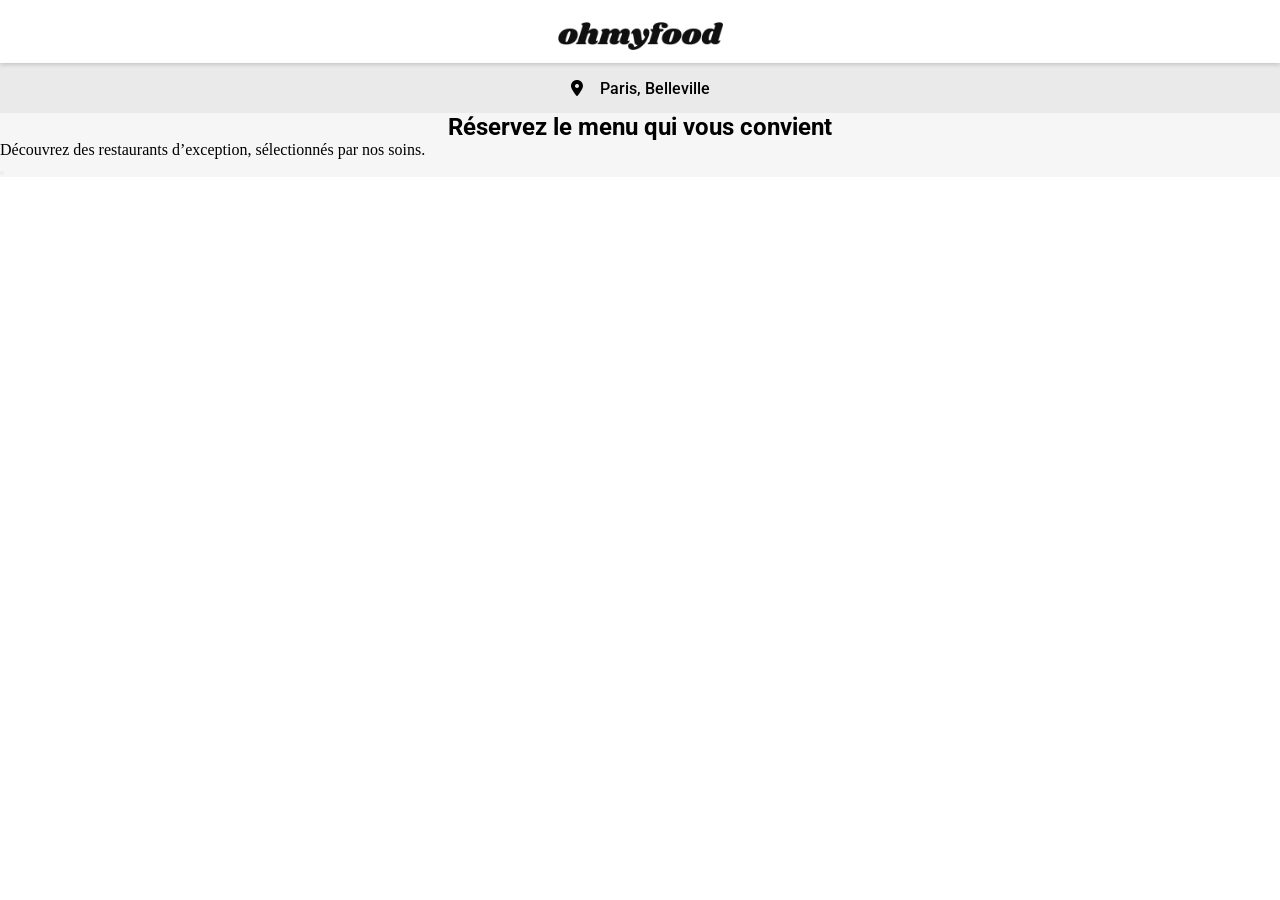
==== index.html @ d6c2d992 "Header" ====
<!doctype html>
<html lang="fr">
  <head>
    <meta charset="UTF-8" />
    <meta name="viewport" content="width=device-width, initial-scale=1.0" />
    <title>OhMyFood</title>
    <link
      rel="stylesheet"
      href="https://cdnjs.cloudflare.com/ajax/libs/font-awesome/6.2.1/css/all.min.css"
      integrity="sha512-MV7K8+y+gLIBoVD59lQIYicR65iaqukzvf/nwasF0nqhPay5w/9lJmVM2hMDcnK1OnMGCdVK+iQrJ7lzPJQd1w=="
      crossorigin="anonymous"
      referrerpolicy="no-referrer"
    />
    <link rel="preconnect" href="https://fonts.googleapis.com" />
    <link rel="preconnect" href="https://fonts.gstatic.com" crossorigin />
    <link
      href="https://fonts.googleapis.com/css2?family=Roboto:ital,wght@0,100..900;1,100..900&display=swap"
      rel="stylesheet"
    />
    <link rel="stylesheet" href="Assets/style.css" />
  </head>
  <body>
    <header>
      <div class="logo">
        <img src="Assets/Images et textes Ohmyfood/images/logo/ohmyfood.png" />
      </div>
      <div class="ville">
        <i class="fa-solid fa-location-dot"></i>
        <p>Paris, Belleville</p>
      </div>
    </header>
    <main>
      <section class="presentation">
        <h1>Réservez le menu qui vous convient</h1>
        <p>
          Découvrez des restaurants d’exception, sélectionnés par nos soins.
        </p>
        <div>
          <button></button>
        </div>
      </section>
    </main>
  </body>
</html>
---- Assets/style.css ----
* {
  padding: 0;
  margin: 0;
  box-sizing: border-box;
}

header {
  width: 100%;
}
header .logo {
  display: flex;
  justify-content: center;
  width: 100%;
  height: 63px;
  padding-top: 14px;
  box-shadow: 0px 2px 4px 0px rgba(0, 0, 0, 0.15);
  z-index: 1;
  position: relative;
}
header img {
  -o-object-fit: scale-down;
     object-fit: scale-down;
  height: 44px;
  width: 165px;
}
header .ville {
  display: flex;
  justify-content: center;
  align-items: center;
  gap: 17px;
  font-family: Roboto;
  font-weight: 500;
  font-size: 16px;
  background-color: #eaeaea;
  height: 50px;
  box-shadow: 0px 4px 4px 0px rgba(0, 0, 0, 0.25);
}
header .fa-location-dot {
  height: 16px;
  width: 12px;
}

.presentation {
  background-color: #f6f6f6;
}
.presentation h1 {
  font-family: Roboto;
  font-weight: 700;
  font-size: 24px;
  text-align: center;
}/*# sourceMappingURL=style.css.map */
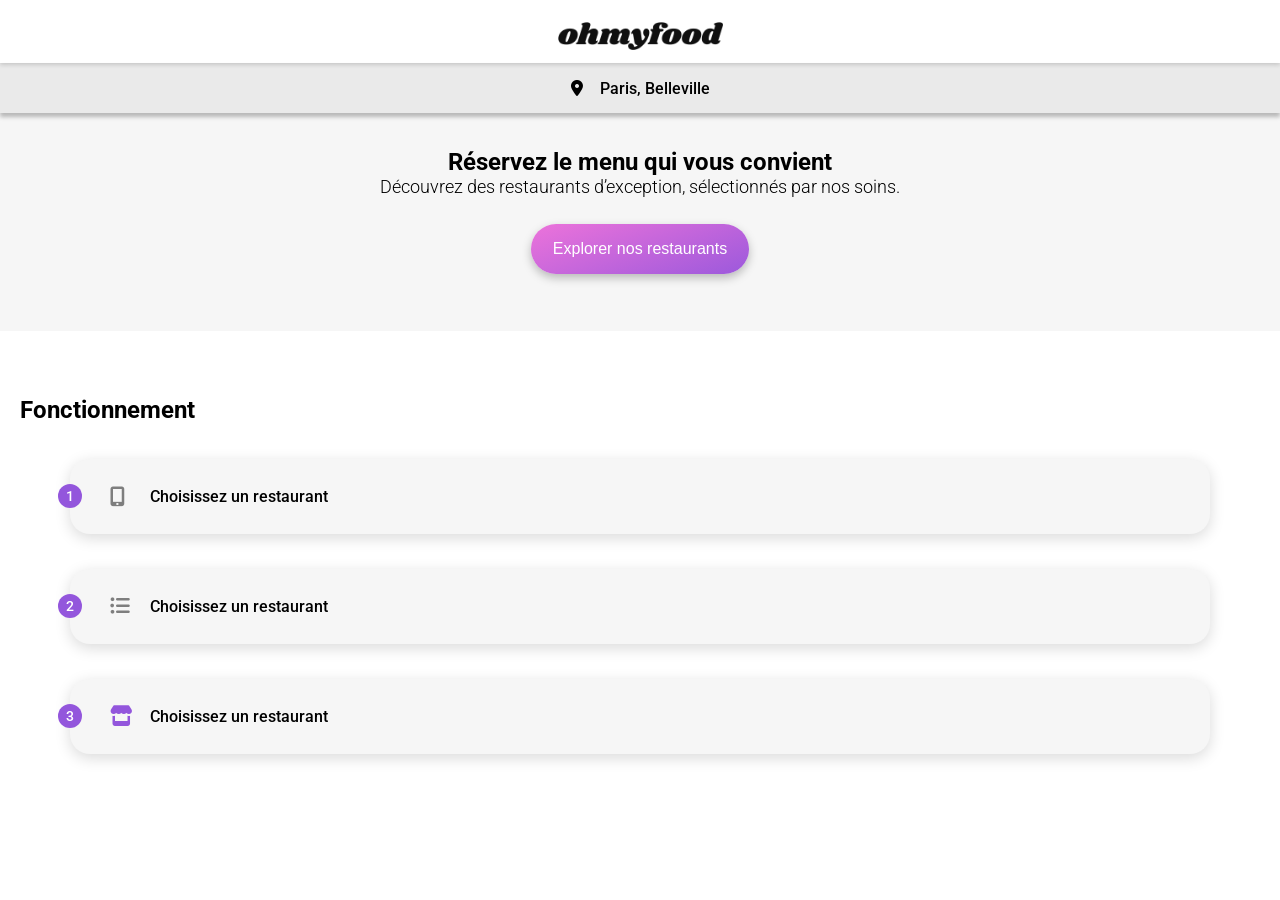
==== commit ff5b36ee: "Réalisation Fonctionnement" ====
--- a/index.html
+++ b/index.html
@@ -36,7 +36,31 @@
           Découvrez des restaurants d’exception, sélectionnés par nos soins.
         </p>
         <div>
-          <button></button>
+          <button>Explorer nos restaurants</button>
+        </div>
+      </section>
+      <section class="fonctionnement">
+        <h1>Fonctionnement</h1>
+        <div class="explication">
+          <div class="cercle">
+            <p class="numeros">1</p>
+          </div>
+          <i class="fa-solid fa-mobile-screen-button"></i>
+          <p>Choisissez un restaurant</p>
+        </div>
+        <div class="explication">
+          <div class="cercle">
+            <p class="numeros">2</p>
+          </div>
+          <i class="fa-solid fa-list-ul"></i>
+          <p>Choisissez un restaurant</p>
+        </div>
+        <div class="explication">
+          <div class="cercle">
+            <p class="numeros">3</p>
+          </div>
+          <i class="fa-solid fa-store"></i>
+          <p>Choisissez un restaurant</p>
         </div>
       </section>
     </main>
--- a/Assets/style.css
+++ b/Assets/style.css
@@ -14,7 +14,7 @@
   height: 63px;
   padding-top: 14px;
   box-shadow: 0px 2px 4px 0px rgba(0, 0, 0, 0.15);
-  z-index: 1;
+  z-index: 2;
   position: relative;
 }
 header img {
@@ -34,6 +34,8 @@
   background-color: #eaeaea;
   height: 50px;
   box-shadow: 0px 4px 4px 0px rgba(0, 0, 0, 0.25);
+  position: relative;
+  z-index: 1;
 }
 header .fa-location-dot {
   height: 16px;
@@ -42,10 +44,95 @@
 
 .presentation {
   background-color: #f6f6f6;
+  display: flex;
+  flex-direction: column;
+  justify-content: center;
+  align-items: center;
 }
 .presentation h1 {
   font-family: Roboto;
   font-weight: 700;
   font-size: 24px;
   text-align: center;
+  padding-top: 35px;
+  width: 73%;
+}
+.presentation p {
+  font-family: Roboto;
+  font-weight: 300;
+  font-size: 18px;
+  text-align: center;
+  width: 85%;
+  padding-bottom: 27px;
+}
+.presentation button {
+  width: 218px;
+  height: 50px;
+  border-radius: 25px;
+  border: none;
+  background: linear-gradient(340deg, #9356dc -11.44%, #ff79da 123.93%);
+  color: white;
+  font-size: 16px;
+  box-shadow: 0px 4px 10px 0px rgba(0, 0, 0, 0.25);
+  margin-bottom: 57px;
+}
+
+.fonctionnement {
+  display: flex;
+  flex-direction: column;
+  justify-content: space-around;
+  height: 440px;
+}
+.fonctionnement h1 {
+  font-family: Roboto;
+  font-weight: 700;
+  font-size: 24px;
+  padding: 48px 0 0 20px;
+}
+.fonctionnement .explication {
+  display: flex;
+  align-self: center;
+  background: rgb(246, 246, 246);
+  width: 89%;
+  height: 17%;
+  border-radius: 20px;
+  box-shadow: 0px 4px 15px 0px rgba(0, 0, 0, 0.15);
+}
+.fonctionnement p {
+  align-self: center;
+  font-family: Roboto;
+  font-weight: 500;
+  font-size: 16px;
+}
+.fonctionnement i {
+  position: relative;
+  right: 22px;
+  align-self: center;
+  color: rgb(126, 126, 126);
+}
+.fonctionnement .cercle {
+  justify-content: center;
+  align-self: flex-start;
+  position: relative;
+  right: 12px;
+  top: 25px;
+  height: 24px;
+  width: 24px;
+  border-radius: 400px;
+  background: rgb(147, 86, 220);
+}
+.fonctionnement .numeros {
+  padding-top: 4px;
+  color: white;
+  font-size: 14.18px;
+  align-self: center;
+  text-align: center;
+}
+.fonctionnement .fa-solid {
+  width: 18px;
+  font-size: 20px;
+  margin-left: 38px;
+}
+.fonctionnement .fa-store {
+  color: rgb(147, 86, 220);
 }/*# sourceMappingURL=style.css.map */
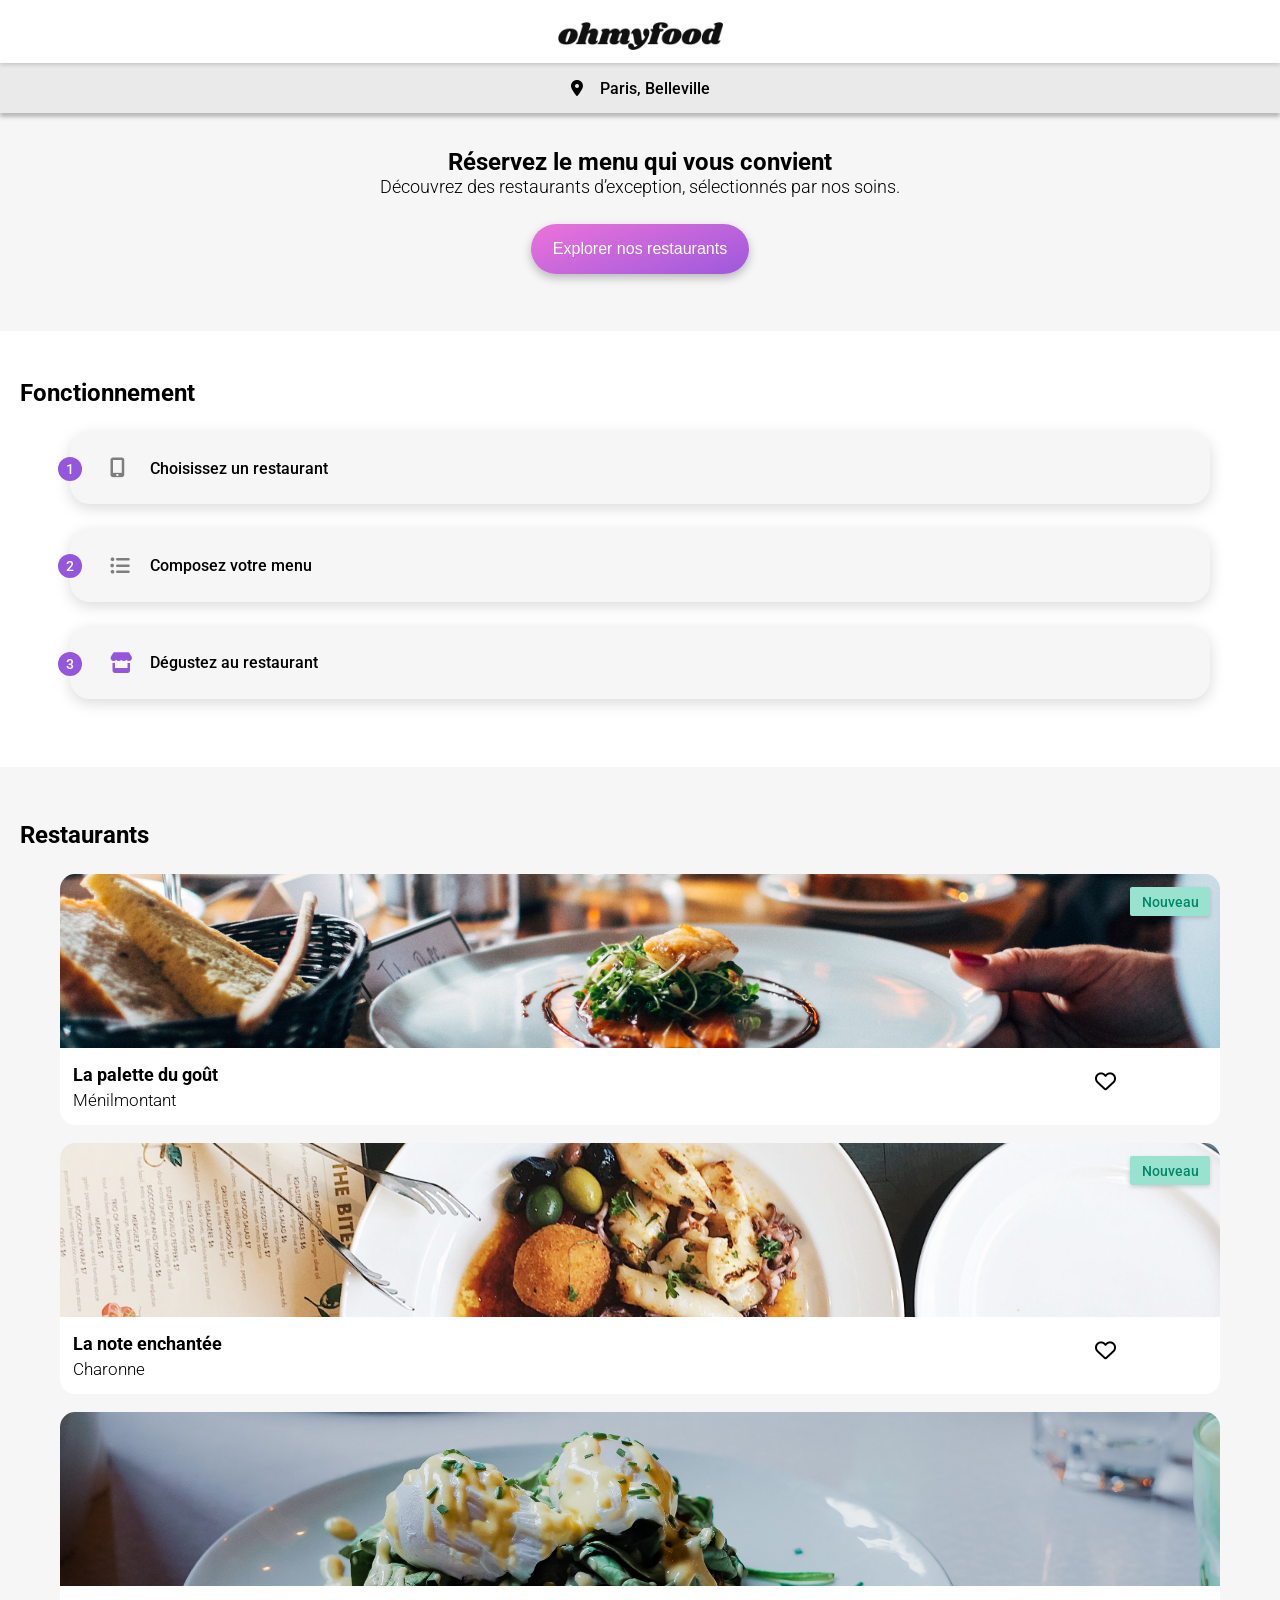
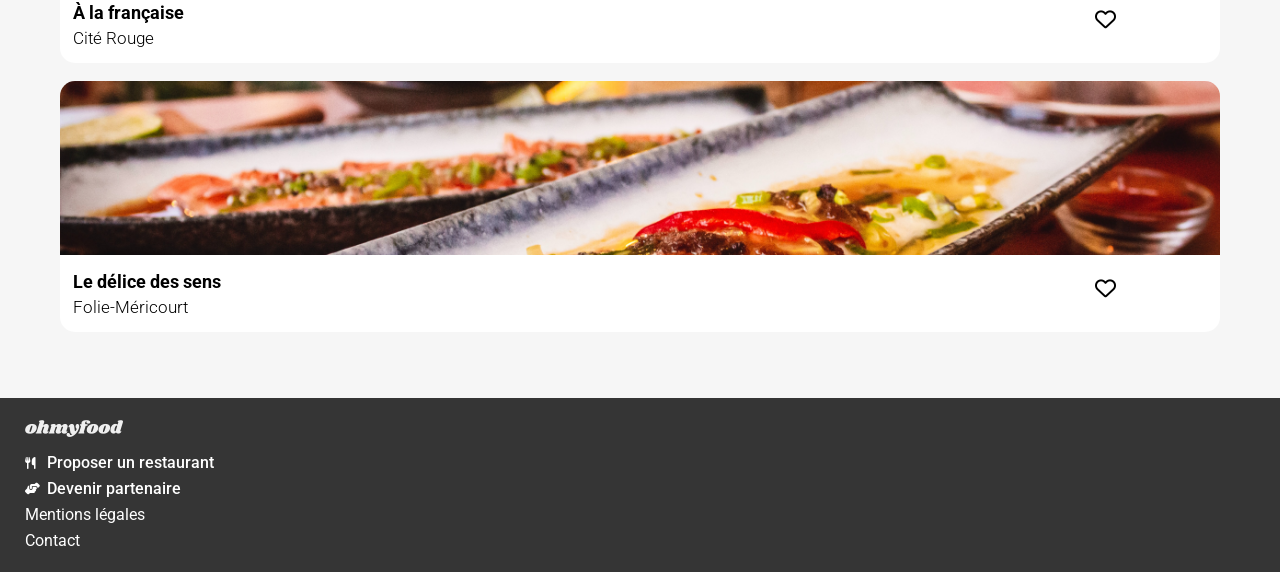
==== commit 3c87a644: "Fin de la page d'acceuil Ajout des coeurs, ajout des vignettes 'Nouveau' ainsi que du footer." ====
--- a/index.html
+++ b/index.html
@@ -35,9 +35,9 @@
         <p>
           Découvrez des restaurants d’exception, sélectionnés par nos soins.
         </p>
-        <div>
+        <a href="#restaurants">
           <button>Explorer nos restaurants</button>
-        </div>
+        </a>
       </section>
       <section class="fonctionnement">
         <h1>Fonctionnement</h1>
@@ -53,14 +53,110 @@
             <p class="numeros">2</p>
           </div>
           <i class="fa-solid fa-list-ul"></i>
-          <p>Choisissez un restaurant</p>
+          <p>Composez votre menu</p>
         </div>
         <div class="explication">
           <div class="cercle">
             <p class="numeros">3</p>
           </div>
           <i class="fa-solid fa-store"></i>
-          <p>Choisissez un restaurant</p>
+          <p>Dégustez au restaurant</p>
+        </div>
+      </section>
+      <section id="restaurants">
+        <h1>Restaurants</h1>
+        <a href="#">
+          <article class="card">
+            <div class="image">
+              <img
+                src="Assets/Images et textes Ohmyfood/images/restaurants/jay-wennington-N_Y88TWmGwA-unsplash.jpg"
+                alt="Image du premier restaurant"
+              />
+              <div class="new">
+                <p>Nouveau</p>
+              </div>
+            </div>
+            <div>
+              <div class="txt">
+                <h2>La palette du goût</h2>
+                <p>Ménilmontant</p>
+              </div>
+              <i class="fa-solid fa-heart"></i>
+              <i class="fa-regular fa-heart"></i>
+            </div>
+          </article>
+        </a>
+        <a href="#">
+          <article class="card">
+            <div class="image">
+              <img
+                src="Assets/Images et textes Ohmyfood/images/restaurants/stil-u2Lp8tXIcjw-unsplash.jpg"
+                alt="Image du premier restaurant"
+              />
+              <div class="new">
+                <p>Nouveau</p>
+              </div>
+            </div>
+            <div>
+              <div class="txt">
+                <h2>La note enchantée</h2>
+                <p>Charonne</p>
+              </div>
+              <i class="fa-solid fa-heart"></i>
+              <i class="fa-regular fa-heart"></i>
+            </div>
+          </article>
+        </a>
+        <a href="#">
+          <article class="card">
+            <img
+              src="Assets/Images et textes Ohmyfood/images/restaurants/toa-heftiba-DQKerTsQwi0-unsplash.jpg"
+              alt="Image du premier restaurant"
+            />
+            <div>
+              <div class="txt">
+                <h2>À la française</h2>
+                <p>Cité Rouge</p>
+              </div>
+              <i class="fa-solid fa-heart"></i>
+              <i class="fa-regular fa-heart"></i>
+            </div>
+          </article>
+        </a>
+        <a href="#">
+          <article class="card">
+            <img
+              src="Assets/Images et textes Ohmyfood/images/restaurants/louis-hansel-shotsoflouis-qNBGVyOCY8Q-unsplash.jpg"
+              alt="Image du premier restaurant"
+            />
+            <div>
+              <div class="txt">
+                <h2>Le délice des sens</h2>
+                <p>Folie-Méricourt</p>
+              </div>
+              <i class="fa-solid fa-heart"></i>
+              <i class="fa-regular fa-heart"></i>
+            </div>
+          </article>
+        </a>
+      </section>
+      <section class="footer">
+        <div>
+          <img
+            src="Assets/Images et textes Ohmyfood/images/logo/ohmyfood.png"
+          />
+        </div>
+        <div class="text">
+          <div>
+            <i class="fa-solid fa-utensils"></i>
+            <h1>Proposer un restaurant</h1>
+          </div>
+          <div>
+            <i class="fa-solid fa-handshake-angle"></i>
+            <h1>Devenir partenaire</h1>
+          </div>
+          <p>Mentions légales</p>
+          <p>Contact</p>
         </div>
       </section>
     </main>
--- a/Assets/style.css
+++ b/Assets/style.css
@@ -65,7 +65,10 @@
   width: 85%;
   padding-bottom: 27px;
 }
-.presentation button {
+.presentation a {
+  margin-bottom: 57px;
+}
+.presentation a button {
   width: 218px;
   height: 50px;
   border-radius: 25px;
@@ -74,14 +77,15 @@
   color: white;
   font-size: 16px;
   box-shadow: 0px 4px 10px 0px rgba(0, 0, 0, 0.25);
-  margin-bottom: 57px;
+  cursor: pointer;
 }
 
 .fonctionnement {
   display: flex;
   flex-direction: column;
   justify-content: space-around;
-  height: 440px;
+  gap: 25px;
+  margin-bottom: 68px;
 }
 .fonctionnement h1 {
   font-family: Roboto;
@@ -94,7 +98,7 @@
   align-self: center;
   background: rgb(246, 246, 246);
   width: 89%;
-  height: 17%;
+  height: 72.38px;
   border-radius: 20px;
   box-shadow: 0px 4px 15px 0px rgba(0, 0, 0, 0.15);
 }
@@ -135,4 +139,144 @@
 }
 .fonctionnement .fa-store {
   color: rgb(147, 86, 220);
+}
+
+#restaurants {
+  display: flex;
+  flex-direction: column;
+  align-items: center;
+  background-color: #f6f6f6;
+  gap: 18px;
+  padding-bottom: 66px;
+}
+#restaurants h1 {
+  font-family: Roboto;
+  font-weight: 700;
+  font-size: 24px;
+  padding: 54px 0 7px 20px;
+  align-self: flex-start;
+}
+#restaurants a {
+  text-decoration: none;
+  width: 90.67%;
+}
+#restaurants .card {
+  display: flex;
+  height: 251px;
+  background-color: white;
+  border-radius: 15px;
+  flex-direction: column;
+}
+#restaurants .new {
+  position: absolute;
+  background: rgb(153, 226, 208);
+  width: 80px;
+  height: 29px;
+  justify-content: center;
+  align-items: center;
+  right: 10px;
+  top: 13px;
+  border-radius: 2px;
+  box-shadow: 0px 2px 4px 0px rgba(0, 0, 0, 0.15);
+}
+#restaurants .new p {
+  padding: 0;
+  font-family: Roboto;
+  font-weight: 500;
+  font-size: 14px;
+  color: rgb(0, 135, 102);
+}
+#restaurants .image {
+  position: relative;
+  display: inline-block;
+}
+#restaurants img {
+  display: block;
+  height: 174px;
+  width: 100%;
+  -o-object-fit: cover;
+     object-fit: cover;
+  border-radius: 15px 15px 0 0;
+}
+#restaurants h2 {
+  font-family: Roboto;
+  font-weight: 700;
+  font-size: 18px;
+  color: black;
+  padding: 16px 0 0 13px;
+}
+#restaurants p {
+  font-family: Roboto;
+  font-weight: 300;
+  font-size: 17px;
+  color: black;
+  padding: 5px 0 0 13px;
+}
+#restaurants i {
+  font-size: 21px;
+  margin: 23px 28px 0 0;
+  color: black;
+  height: 21px;
+}
+#restaurants .fa-solid {
+  position: relative;
+  left: 49px;
+  opacity: 0;
+  color: black;
+  background: linear-gradient(193.33deg, #9356dc -11.44%, #ff79da 123.93%);
+  -webkit-background-clip: text;
+          background-clip: text;
+  color: transparent;
+}
+#restaurants .fa-solid:hover {
+  opacity: 1;
+}
+#restaurants div {
+  flex-direction: row;
+  display: flex;
+}
+#restaurants .txt {
+  width: 85%;
+  flex-direction: column;
+}
+
+.footer {
+  background: rgb(53, 53, 53);
+  padding-bottom: 22px;
+}
+.footer img {
+  height: 17px;
+  margin: 22px 0 0 25px;
+  filter: invert(1);
+}
+.footer .text {
+  display: flex;
+  flex-direction: column;
+  padding: 16px 0 0 25px;
+  gap: 7px;
+}
+.footer div {
+  display: flex;
+  flex-direction: row;
+}
+.footer .fa-solid {
+  align-self: center;
+  color: white;
+  font-size: 12px;
+  margin-right: 11px;
+}
+.footer .fa-handshake-angle {
+  margin-right: 6.5px;
+}
+.footer h1 {
+  font-family: Roboto;
+  font-weight: 500;
+  font-size: 16px;
+  color: white;
+}
+.footer p {
+  color: white;
+  font-family: Roboto;
+  font-weight: 400;
+  font-size: 16px;
 }/*# sourceMappingURL=style.css.map */
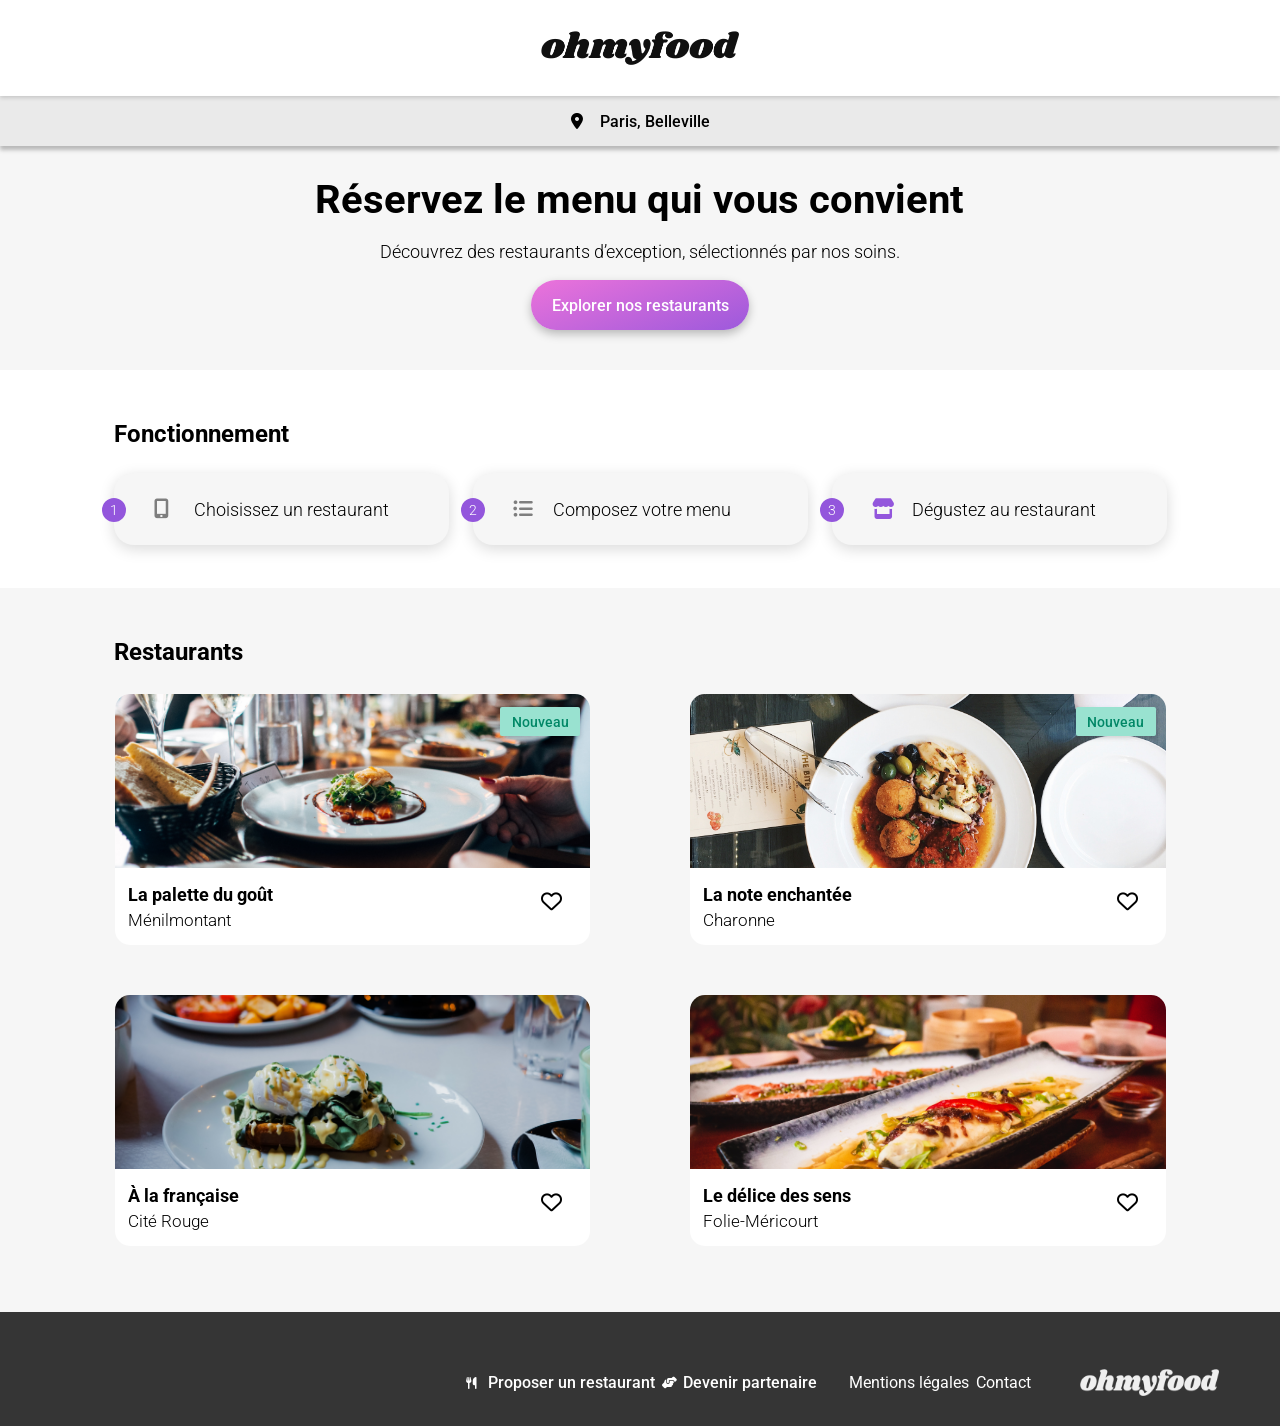
==== commit 8bfebe88: "Fin du projet" ====
--- a/index.html
+++ b/index.html
@@ -17,12 +17,24 @@
       href="https://fonts.googleapis.com/css2?family=Roboto:ital,wght@0,100..900;1,100..900&display=swap"
       rel="stylesheet"
     />
-    <link rel="stylesheet" href="Assets/style.css" />
+    <link rel="stylesheet" href="Assets/CSS/acceuil.css" />
+    <link rel="stylesheet" href="Assets/CSS/acceuil-responsive.css" />
   </head>
+
   <body>
+    <div class="loader">
+      <img
+        src="Assets/Images_et_textes_Ohmyfood/images/logo/ohmyfood_loader.png"
+        alt="Spinner du site"
+        class="spinner"
+      />
+    </div>
     <header>
       <div class="logo">
-        <img src="Assets/Images et textes Ohmyfood/images/logo/ohmyfood.png" />
+        <img
+          src="Assets/Images_et_textes_Ohmyfood/images/logo/ohmyfood.png"
+          alt="logo du site"
+        />
       </div>
       <div class="ville">
         <i class="fa-solid fa-location-dot"></i>
@@ -35,115 +47,130 @@
         <p>
           Découvrez des restaurants d’exception, sélectionnés par nos soins.
         </p>
-        <a href="#restaurants">
-          <button>Explorer nos restaurants</button>
+        <a href="#restaurants" class="btn-explorer">
+          Explorer nos restaurants
         </a>
       </section>
       <section class="fonctionnement">
-        <h1>Fonctionnement</h1>
-        <div class="explication">
-          <div class="cercle">
-            <p class="numeros">1</p>
+        <div class="conteneur-tout">
+          <h1>Fonctionnement</h1>
+          <div class="conteneur-explication">
+            <div class="explication">
+              <div class="cercle">
+                <p class="numeros">1</p>
+              </div>
+              <i class="fa-solid fa-mobile-screen-button"></i>
+              <p>Choisissez un restaurant</p>
+            </div>
+            <div class="explication">
+              <div class="cercle">
+                <p class="numeros">2</p>
+              </div>
+              <i class="fa-solid fa-list-ul"></i>
+              <p>Composez votre menu</p>
+            </div>
+            <div class="explication">
+              <div class="cercle">
+                <p class="numeros">3</p>
+              </div>
+              <i class="fa-solid fa-store"></i>
+              <p>Dégustez au restaurant</p>
+            </div>
           </div>
-          <i class="fa-solid fa-mobile-screen-button"></i>
-          <p>Choisissez un restaurant</p>
-        </div>
-        <div class="explication">
-          <div class="cercle">
-            <p class="numeros">2</p>
-          </div>
-          <i class="fa-solid fa-list-ul"></i>
-          <p>Composez votre menu</p>
-        </div>
-        <div class="explication">
-          <div class="cercle">
-            <p class="numeros">3</p>
-          </div>
-          <i class="fa-solid fa-store"></i>
-          <p>Dégustez au restaurant</p>
         </div>
       </section>
       <section id="restaurants">
-        <h1>Restaurants</h1>
-        <a href="#">
-          <article class="card">
-            <div class="image">
-              <img
-                src="Assets/Images et textes Ohmyfood/images/restaurants/jay-wennington-N_Y88TWmGwA-unsplash.jpg"
-                alt="Image du premier restaurant"
-              />
-              <div class="new">
-                <p>Nouveau</p>
-              </div>
+        <div class="conteneur">
+          <h1>Restaurants</h1>
+          <div class="conteneur-cards">
+            <div class="restaurant-1-2">
+              <a href="restaurants/la_palette_du_gout.html">
+                <article class="card">
+                  <div class="image">
+                    <img
+                      src="Assets/Images_et_textes_Ohmyfood/images/restaurants/jay-wennington-N_Y88TWmGwA-unsplash.jpg"
+                      alt="Image du premier restaurant"
+                    />
+                    <div class="new">
+                      <p>Nouveau</p>
+                    </div>
+                  </div>
+                  <div>
+                    <div class="txt">
+                      <h2>La palette du goût</h2>
+                      <p>Ménilmontant</p>
+                    </div>
+                    <i class="fa-solid fa-heart"></i>
+                    <i class="fa-regular fa-heart"></i>
+                  </div>
+                </article>
+              </a>
+              <a href="restaurants/la_note_enchanté.html">
+                <article class="card">
+                  <div class="image">
+                    <img
+                      src="Assets/Images_et_textes_Ohmyfood/images/restaurants/stil-u2Lp8tXIcjw-unsplash.jpg"
+                      alt="Image du deuxième restaurant"
+                    />
+                    <div class="new">
+                      <p>Nouveau</p>
+                    </div>
+                  </div>
+                  <div>
+                    <div class="txt">
+                      <h2>La note enchantée</h2>
+                      <p>Charonne</p>
+                    </div>
+                    <i class="fa-solid fa-heart"></i>
+                    <i class="fa-regular fa-heart"></i>
+                  </div>
+                </article>
+              </a>
             </div>
-            <div>
-              <div class="txt">
-                <h2>La palette du goût</h2>
-                <p>Ménilmontant</p>
-              </div>
-              <i class="fa-solid fa-heart"></i>
-              <i class="fa-regular fa-heart"></i>
+            <div class="restaurant-3-4">
+              <a href="restaurants/a_la_française.html">
+                <article class="card">
+                  <img
+                    src="Assets/Images_et_textes_Ohmyfood/images/restaurants/toa-heftiba-DQKerTsQwi0-unsplash.jpg"
+                    alt="Image du troisième restaurant"
+                  />
+                  <div>
+                    <div class="txt">
+                      <h2>À la française</h2>
+                      <p>Cité Rouge</p>
+                    </div>
+                    <i class="fa-solid fa-heart"></i>
+                    <i class="fa-regular fa-heart"></i>
+                  </div>
+                </article>
+              </a>
+              <a href="restaurants/le_délice_des_sens.html">
+                <article class="card">
+                  <img
+                    src="Assets/Images_et_textes_Ohmyfood/images/restaurants/louis-hansel-shotsoflouis-qNBGVyOCY8Q-unsplash.jpg"
+                    alt="Image du quatrième restaurant"
+                  />
+                  <div>
+                    <div class="txt">
+                      <h2>Le délice des sens</h2>
+                      <p>Folie-Méricourt</p>
+                    </div>
+                    <i class="fa-solid fa-heart"></i>
+                    <i class="fa-regular fa-heart"></i>
+                  </div>
+                </article>
+              </a>
             </div>
-          </article>
-        </a>
-        <a href="#">
-          <article class="card">
-            <div class="image">
-              <img
-                src="Assets/Images et textes Ohmyfood/images/restaurants/stil-u2Lp8tXIcjw-unsplash.jpg"
-                alt="Image du premier restaurant"
-              />
-              <div class="new">
-                <p>Nouveau</p>
-              </div>
-            </div>
-            <div>
-              <div class="txt">
-                <h2>La note enchantée</h2>
-                <p>Charonne</p>
-              </div>
-              <i class="fa-solid fa-heart"></i>
-              <i class="fa-regular fa-heart"></i>
-            </div>
-          </article>
-        </a>
-        <a href="#">
-          <article class="card">
-            <img
-              src="Assets/Images et textes Ohmyfood/images/restaurants/toa-heftiba-DQKerTsQwi0-unsplash.jpg"
-              alt="Image du premier restaurant"
-            />
-            <div>
-              <div class="txt">
-                <h2>À la française</h2>
-                <p>Cité Rouge</p>
-              </div>
-              <i class="fa-solid fa-heart"></i>
-              <i class="fa-regular fa-heart"></i>
-            </div>
-          </article>
-        </a>
-        <a href="#">
-          <article class="card">
-            <img
-              src="Assets/Images et textes Ohmyfood/images/restaurants/louis-hansel-shotsoflouis-qNBGVyOCY8Q-unsplash.jpg"
-              alt="Image du premier restaurant"
-            />
-            <div>
-              <div class="txt">
-                <h2>Le délice des sens</h2>
-                <p>Folie-Méricourt</p>
-              </div>
-              <i class="fa-solid fa-heart"></i>
-              <i class="fa-regular fa-heart"></i>
-            </div>
-          </article>
-        </a>
+          </div>
+        </div>
       </section>
-      <section class="footer">
-        <div>
+    </main>
+    <footer>
+      <div class="image-and-text">
+        <div class="image-footer">
           <img
-            src="Assets/Images et textes Ohmyfood/images/logo/ohmyfood.png"
+            src="Assets/Images_et_textes_Ohmyfood/images/logo/ohmyfood.png"
+            alt="logo du site"
           />
         </div>
         <div class="text">
@@ -155,10 +182,10 @@
             <i class="fa-solid fa-handshake-angle"></i>
             <h1>Devenir partenaire</h1>
           </div>
-          <p>Mentions légales</p>
-          <p>Contact</p>
+          <p class="Mentions">Mentions légales</p>
+          <a href="mailto:contact@ohmyfood.com">Contact</a>
         </div>
-      </section>
-    </main>
+      </div>
+    </footer>
   </body>
 </html>
--- a/Assets/CSS/acceuil.css
+++ b/Assets/CSS/acceuil.css
@@ -0,0 +1,372 @@
+* {
+  padding: 0;
+  margin: 0;
+  box-sizing: border-box;
+}
+
+@keyframes fadeOut {
+  0% {
+    opacity: 1;
+    visibility: visible;
+  }
+  90% {
+    opacity: 1;
+  }
+  100% {
+    opacity: 0;
+    visibility: hidden;
+  }
+}
+@keyframes rotateImage {
+  from {
+    transform: rotate(0deg);
+  }
+  to {
+    transform: rotate(360deg);
+  }
+}
+.loader {
+  position: fixed;
+  inset: 0;
+  background-color: white;
+  height: 100vh;
+  width: 100vw;
+  display: flex;
+  justify-content: center;
+  align-items: center;
+  z-index: 9999;
+  animation: fadeOut 3s forwards;
+}
+
+.spinner {
+  width: 200px;
+  height: auto;
+  animation: rotateImage 1s linear infinite;
+}
+
+header {
+  width: 100%;
+}
+header .logo {
+  display: flex;
+  justify-content: center;
+  width: 100%;
+  height: 63px;
+  padding-top: 14px;
+  box-shadow: 0px 2px 4px 0px rgba(0, 0, 0, 0.15);
+  z-index: 2;
+  position: relative;
+}
+header img {
+  -o-object-fit: scale-down;
+     object-fit: scale-down;
+  height: 44px;
+  width: 165px;
+}
+header .ville {
+  display: flex;
+  justify-content: center;
+  align-items: center;
+  gap: 17px;
+  font-family: Roboto;
+  font-weight: 500;
+  font-size: 16px;
+  background-color: #eaeaea;
+  height: 50px;
+  box-shadow: 0px 4px 4px 0px rgba(0, 0, 0, 0.25);
+  position: relative;
+  z-index: 1;
+}
+header .fa-location-dot {
+  height: 16px;
+  width: 12px;
+}
+
+.presentation {
+  background-color: #f6f6f6;
+  display: flex;
+  flex-direction: column;
+  justify-content: center;
+  align-items: center;
+}
+.presentation h1 {
+  font-family: Roboto;
+  font-weight: 700;
+  font-size: 24px;
+  text-align: center;
+  padding-top: 35px;
+  width: 73%;
+}
+.presentation p {
+  font-family: Roboto;
+  font-weight: 300;
+  font-size: 18px;
+  text-align: center;
+  width: 85%;
+  padding-bottom: 27px;
+}
+.presentation .btn-explorer {
+  align-items: center;
+  justify-content: center;
+  display: inline-flex;
+  text-decoration: none;
+  font-family: Roboto;
+  font-weight: 500;
+  font-size: 16px;
+  margin-bottom: 40px;
+  width: 218px;
+  height: 50px;
+  border-radius: 25px;
+  border: none;
+  background: linear-gradient(340deg, #9356dc -11.44%, #ff79da 123.93%);
+  color: white;
+  font-size: 16px;
+  box-shadow: 0px 4px 10px 0px rgba(0, 0, 0, 0.25);
+  cursor: pointer;
+  transition: filter 0.3s, box-shadow 0.3s;
+}
+.presentation .btn-explorer:hover {
+  filter: brightness(1.2);
+  box-shadow: 0px 4px 10px 0px rgba(0, 0, 0, 0.35);
+}
+
+.fonctionnement {
+  display: flex;
+  flex-direction: column;
+  justify-content: space-around;
+  gap: 25px;
+  margin-bottom: 68px;
+}
+.fonctionnement h1 {
+  font-family: Roboto;
+  font-weight: 700;
+  font-size: 24px;
+  padding: 48px 0 0 20px;
+}
+.fonctionnement .conteneur-explication {
+  display: flex;
+  flex-direction: column;
+  align-items: center;
+  gap: 26px;
+}
+.fonctionnement .explication {
+  display: flex;
+  align-self: center;
+  background: rgb(246, 246, 246);
+  width: 89%;
+  height: 72.38px;
+  border-radius: 20px;
+  box-shadow: 0px 4px 15px 0px rgba(0, 0, 0, 0.15);
+}
+.fonctionnement p {
+  align-self: center;
+  font-family: Roboto;
+  font-weight: 500;
+  font-size: 16px;
+}
+.fonctionnement i {
+  position: relative;
+  right: 22px;
+  align-self: center;
+  color: rgb(126, 126, 126);
+}
+.fonctionnement .cercle {
+  justify-content: center;
+  align-self: flex-start;
+  position: relative;
+  right: 12px;
+  top: 25px;
+  height: 24px;
+  width: 24px;
+  border-radius: 400px;
+  background: rgb(147, 86, 220);
+}
+.fonctionnement .numeros {
+  padding-top: 4px;
+  color: white;
+  font-size: 14.18px;
+  align-self: center;
+  text-align: center;
+}
+.fonctionnement .fa-solid {
+  width: 18px;
+  font-size: 20px;
+  margin-left: 38px;
+}
+.fonctionnement .fa-store {
+  color: rgb(147, 86, 220);
+}
+
+#restaurants {
+  display: flex;
+  flex-direction: column;
+  align-items: center;
+  background-color: #f6f6f6;
+  gap: 18px;
+  padding-bottom: 66px;
+}
+#restaurants .conteneur {
+  align-items: center;
+  flex-direction: column;
+  width: 100%;
+}
+#restaurants h1 {
+  font-family: Roboto;
+  font-weight: 700;
+  font-size: 24px;
+  padding: 54px 0 7px 20px;
+  align-self: flex-start;
+  width: 80%;
+}
+#restaurants .conteneur-cards {
+  width: 90.67%;
+  gap: 18px;
+  flex-direction: column;
+  align-items: center;
+}
+#restaurants .restaurant-1-2 {
+  width: 100%;
+  gap: 18px;
+  flex-direction: column;
+  align-items: center;
+}
+#restaurants .restaurant-3-4 {
+  width: 100%;
+  gap: 18px;
+  flex-direction: column;
+  align-items: center;
+}
+#restaurants a {
+  text-decoration: none;
+  width: 100%;
+}
+#restaurants .card {
+  display: flex;
+  height: 251px;
+  background-color: white;
+  border-radius: 15px;
+  flex-direction: column;
+}
+#restaurants .new {
+  position: absolute;
+  background: rgb(153, 226, 208);
+  width: 80px;
+  height: 29px;
+  justify-content: center;
+  align-items: center;
+  right: 10px;
+  top: 13px;
+  border-radius: 2px;
+  box-shadow: 0px 2px 4px 0px rgba(0, 0, 0, 0.15);
+}
+#restaurants .new p {
+  padding: 0;
+  font-family: Roboto;
+  font-weight: 500;
+  font-size: 14px;
+  color: rgb(0, 135, 102);
+}
+#restaurants .image {
+  position: relative;
+  display: inline-block;
+}
+#restaurants img {
+  display: block;
+  height: 174px;
+  width: 100%;
+  -o-object-fit: cover;
+     object-fit: cover;
+  border-radius: 15px 15px 0 0;
+}
+#restaurants h2 {
+  font-family: Roboto;
+  font-weight: 700;
+  font-size: 18px;
+  color: black;
+  padding: 16px 0 0 13px;
+}
+#restaurants p {
+  font-family: Roboto;
+  font-weight: 300;
+  font-size: 17px;
+  color: black;
+  padding: 5px 0 0 13px;
+}
+#restaurants i {
+  font-size: 21px;
+  margin: 23px 28px 0 0;
+  color: black;
+  height: 21px;
+}
+#restaurants .fa-solid {
+  z-index: 7;
+  position: relative;
+  left: 49px;
+  opacity: 0;
+  color: black;
+  background: linear-gradient(193.33deg, #9356dc -11.44%, #ff79da 123.93%);
+  -webkit-background-clip: text;
+          background-clip: text;
+  color: transparent;
+  transition: opacity 0.2s;
+}
+#restaurants .fa-solid:hover {
+  opacity: 1;
+}
+#restaurants div {
+  flex-direction: row;
+  display: flex;
+}
+#restaurants .txt {
+  width: 85%;
+  flex-direction: column;
+}
+
+footer {
+  background: rgb(53, 53, 53);
+  padding-bottom: 22px;
+}
+footer .image-and-text {
+  flex-direction: column;
+}
+footer img {
+  height: 17px;
+  margin: 22px 0 0 25px;
+  filter: invert(1);
+}
+footer .text {
+  display: flex;
+  flex-direction: column;
+  padding: 16px 0 0 25px;
+  gap: 7px;
+}
+footer div {
+  display: flex;
+  flex-direction: row;
+}
+footer .fa-solid {
+  align-self: center;
+  color: white;
+  font-size: 12px;
+  margin-right: 11px;
+}
+footer .fa-handshake-angle {
+  margin-right: 6.5px;
+}
+footer h1 {
+  font-family: Roboto;
+  font-weight: 500;
+  font-size: 16px;
+  color: white;
+}
+footer a {
+  font-family: Roboto;
+  text-decoration: none;
+  color: white;
+}
+footer p {
+  color: white;
+  font-family: Roboto;
+  font-weight: 400;
+  font-size: 16px;
+}/*# sourceMappingURL=acceuil.css.map */
--- a/Assets/CSS/acceuil-responsive.css
+++ b/Assets/CSS/acceuil-responsive.css
@@ -0,0 +1,116 @@
+@media (min-width: 1024px) {
+  header .logo {
+    height: 96px;
+    align-items: center;
+    justify-content: center;
+    padding: 0;
+  }
+  header .logo img {
+    height: 34.2px;
+    width: 200px;
+  }
+  .presentation h1 {
+    font-family: Roboto;
+    font-weight: 700;
+    font-size: 40px;
+    padding: 30px 0 18px 0;
+  }
+  .presentation p {
+    font-family: Roboto;
+    font-weight: 300;
+    font-size: 18px;
+    padding-bottom: 18px;
+  }
+  .presentation a {
+    margin-bottom: 30px;
+  }
+  .fonctionnement {
+    margin: auto;
+    margin-bottom: 43px;
+    max-width: 1053px;
+  }
+  .fonctionnement h1 {
+    font-family: Roboto;
+    font-weight: 700;
+    font-size: 24px;
+    padding: 50px 0 25px 0;
+  }
+  .fonctionnement .conteneur-explication {
+    display: flex;
+    flex-direction: row;
+    justify-content: flex-start;
+    align-items: center;
+    gap: 24px;
+    width: 100%;
+  }
+  .fonctionnement .explication {
+    width: 32%;
+    min-width: 277px;
+  }
+  .fonctionnement p {
+    font-family: Roboto;
+    font-weight: 300;
+    font-size: 18px;
+  }
+  #restaurants h1 {
+    font-family: Roboto;
+    font-weight: 700;
+    font-size: 24px;
+    padding: 50px 0 28px 0;
+  }
+  #restaurants .conteneur {
+    margin: auto;
+    max-width: 1053px;
+  }
+  #restaurants .conteneur-cards {
+    margin: auto;
+    flex-direction: column;
+    width: 100%;
+    max-width: 1053px;
+    align-self: center;
+    justify-self: center;
+    gap: 50px;
+    padding: 0 1px 0 1px;
+  }
+  #restaurants .restaurant-1-2 {
+    gap: 100px;
+    flex-direction: row;
+  }
+  #restaurants .restaurant-3-4 {
+    gap: 100px;
+    flex-direction: row;
+  }
+  footer {
+    flex-direction: row;
+    align-items: center;
+    justify-content: flex-end;
+    padding: 57px 0 30px 0;
+  }
+  footer .image-and-text {
+    flex-direction: row-reverse;
+    justify-content: flex-start;
+    align-items: center;
+  }
+  footer img {
+    width: 139px;
+    height: 27px;
+    margin: 0;
+  }
+  footer .image-footer {
+    width: 200px;
+  }
+  footer .Mentions {
+    margin-left: 25px;
+  }
+  footer a {
+    font-family: Roboto;
+    text-decoration: none;
+    color: white;
+  }
+  footer .text {
+    flex-direction: row;
+    width: 48%;
+    padding: 0;
+    height: 19px;
+  }
+}/*# sourceMappingURL=acceuil-responsive.css.map */
